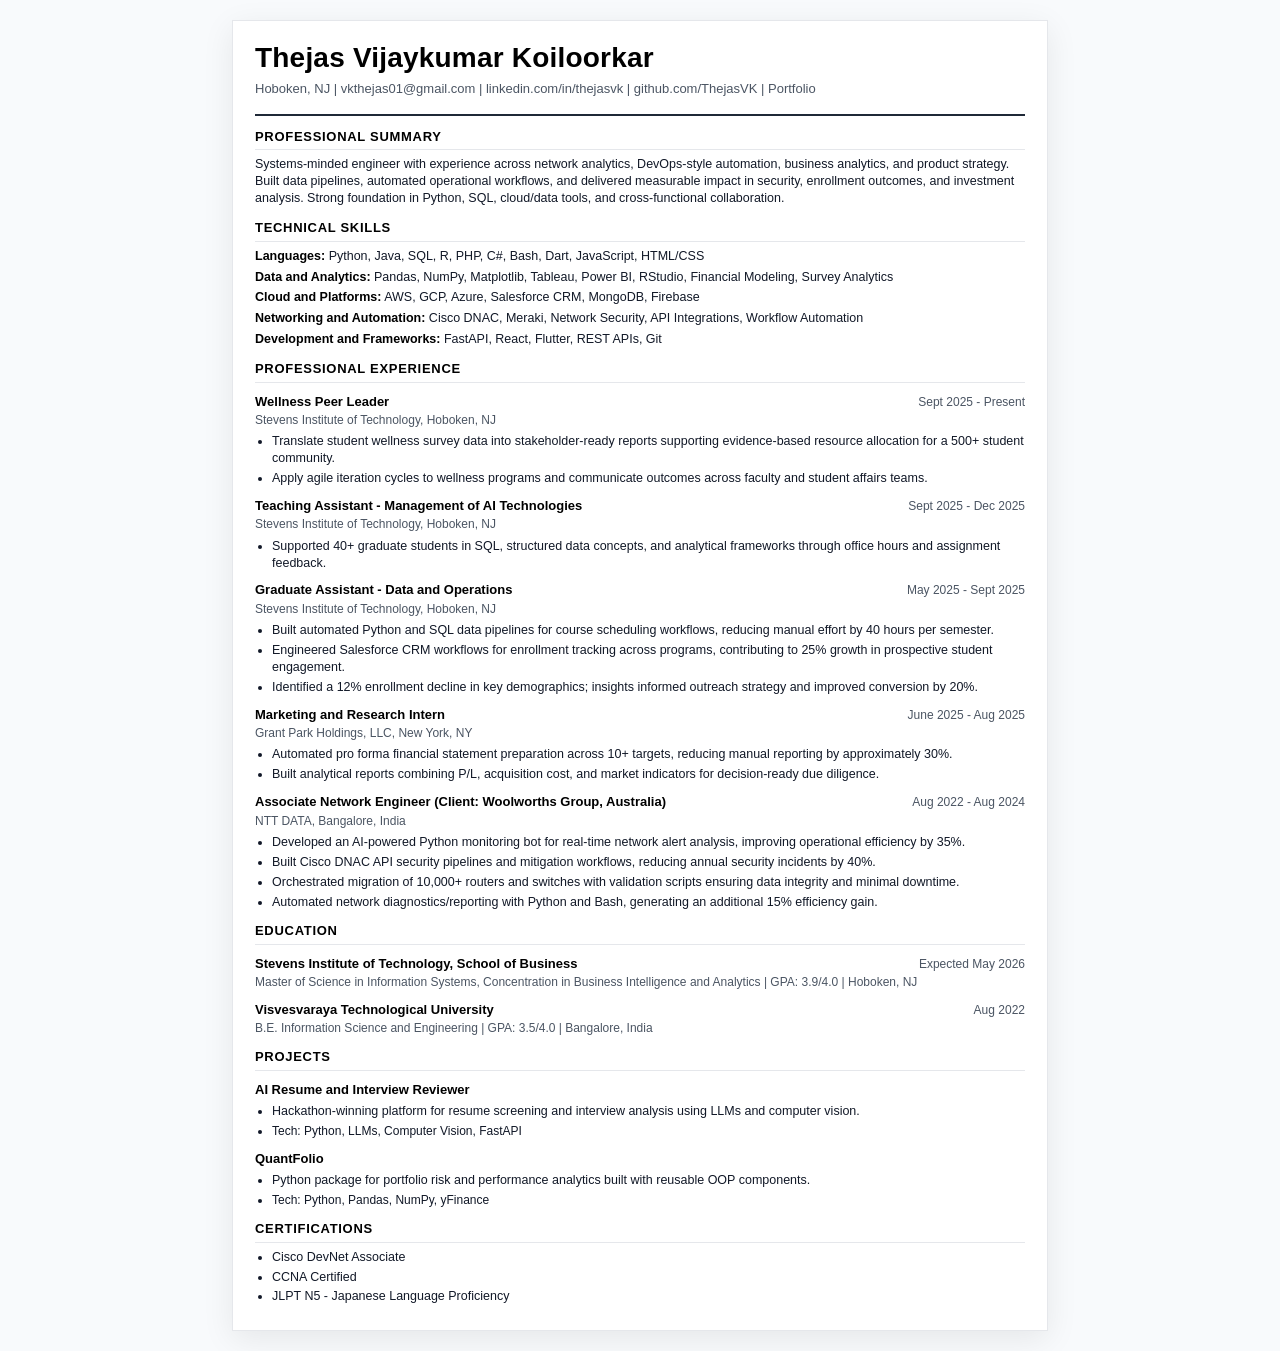
==== ATS_Resume_Thejas_Vijaykumar_Koiloorkar.html @ 7caee513 "Refine portfolio UX, compress Stevens roles, and add ATS resume variants" ====
<!DOCTYPE html>
<html lang="en">
  <head>
    <meta charset="UTF-8" />
    <meta name="viewport" content="width=device-width, initial-scale=1.0" />
    <title>Thejas Vijaykumar Koiloorkar - ATS Resume</title>
    <link rel="stylesheet" href="resume-print.css" />
  </head>
  <body>
    <main class="resume">
      <header class="header">
        <h1 class="name">Thejas Vijaykumar Koiloorkar</h1>
        <p class="contact">
          Hoboken, NJ | vkthejas01@gmail.com |
          <a href="https://linkedin.com/in/thejasvk">linkedin.com/in/thejasvk</a> |
          <a href="https://github.com/ThejasVK">github.com/ThejasVK</a> |
          <a href="https://thejasvk.github.io/Homerun/">Portfolio </a>
        </p>
      </header>

      <section class="section">
        <h2 class="section-title">Professional Summary</h2>
        <p>
          Systems-minded engineer with experience across network analytics, DevOps-style automation, business analytics,
          and product strategy. Built data pipelines, automated operational workflows, and delivered measurable impact in
          security, enrollment outcomes, and investment analysis. Strong foundation in Python, SQL, cloud/data tools,
          and cross-functional collaboration.
        </p>
      </section>

      <section class="section">
        <h2 class="section-title">Technical Skills</h2>
        <p class="skills-line"><strong>Languages:</strong> Python, Java, SQL, R, PHP, C#, Bash, Dart, JavaScript, HTML/CSS</p>
        <p class="skills-line"><strong>Data and Analytics:</strong> Pandas, NumPy, Matplotlib, Tableau, Power BI, RStudio, Financial Modeling, Survey Analytics</p>
        <p class="skills-line"><strong>Cloud and Platforms:</strong> AWS, GCP, Azure, Salesforce CRM, MongoDB, Firebase</p>
        <p class="skills-line"><strong>Networking and Automation:</strong> Cisco DNAC, Meraki, Network Security, API Integrations, Workflow Automation</p>
        <p class="skills-line"><strong>Development and Frameworks:</strong> FastAPI, React, Flutter, REST APIs, Git</p>
      </section>

      <section class="section">
        <h2 class="section-title">Professional Experience</h2>

        <article class="entry">
          <div class="entry-head">
            <h3 class="role">Wellness Peer Leader</h3>
            <span class="dates">Sept 2025 - Present</span>
          </div>
          <p class="org">Stevens Institute of Technology, Hoboken, NJ</p>
          <ul>
            <li>Translate student wellness survey data into stakeholder-ready reports supporting evidence-based resource allocation for a 500+ student community.</li>
            <li>Apply agile iteration cycles to wellness programs and communicate outcomes across faculty and student affairs teams.</li>
          </ul>
        </article>

        <article class="entry">
          <div class="entry-head">
            <h3 class="role">Teaching Assistant - Management of AI Technologies</h3>
            <span class="dates">Sept 2025 - Dec 2025</span>
          </div>
          <p class="org">Stevens Institute of Technology, Hoboken, NJ</p>
          <ul>
            <li>Supported 40+ graduate students in SQL, structured data concepts, and analytical frameworks through office hours and assignment feedback.</li>
          </ul>
        </article>

        <article class="entry">
          <div class="entry-head">
            <h3 class="role">Graduate Assistant - Data and Operations</h3>
            <span class="dates">May 2025 - Sept 2025</span>
          </div>
          <p class="org">Stevens Institute of Technology, Hoboken, NJ</p>
          <ul>
            <li>Built automated Python and SQL data pipelines for course scheduling workflows, reducing manual effort by 40 hours per semester.</li>
            <li>Engineered Salesforce CRM workflows for enrollment tracking across programs, contributing to 25% growth in prospective student engagement.</li>
            <li>Identified a 12% enrollment decline in key demographics; insights informed outreach strategy and improved conversion by 20%.</li>
          </ul>
        </article>

        <article class="entry">
          <div class="entry-head">
            <h3 class="role">Marketing and Research Intern</h3>
            <span class="dates">June 2025 - Aug 2025</span>
          </div>
          <p class="org">Grant Park Holdings, LLC, New York, NY</p>
          <ul>
            <li>Automated pro forma financial statement preparation across 10+ targets, reducing manual reporting by approximately 30%.</li>
            <li>Built analytical reports combining P/L, acquisition cost, and market indicators for decision-ready due diligence.</li>
          </ul>
        </article>

        <article class="entry">
          <div class="entry-head">
            <h3 class="role">Associate Network Engineer (Client: Woolworths Group, Australia)</h3>
            <span class="dates">Aug 2022 - Aug 2024</span>
          </div>
          <p class="org">NTT DATA, Bangalore, India</p>
          <ul>
            <li>Developed an AI-powered Python monitoring bot for real-time network alert analysis, improving operational efficiency by 35%.</li>
            <li>Built Cisco DNAC API security pipelines and mitigation workflows, reducing annual security incidents by 40%.</li>
            <li>Orchestrated migration of 10,000+ routers and switches with validation scripts ensuring data integrity and minimal downtime.</li>
            <li>Automated network diagnostics/reporting with Python and Bash, generating an additional 15% efficiency gain.</li>
          </ul>
        </article>
      </section>

      <section class="section">
        <h2 class="section-title">Education</h2>
        <article class="entry">
          <div class="entry-head">
            <h3 class="school">Stevens Institute of Technology, School of Business</h3>
            <span class="dates">Expected May 2026</span>
          </div>
          <p class="org">Master of Science in Information Systems, Concentration in Business Intelligence and Analytics | GPA: 3.9/4.0 | Hoboken, NJ</p>
        </article>
        <article class="entry">
          <div class="entry-head">
            <h3 class="school">Visvesvaraya Technological University</h3>
            <span class="dates">Aug 2022</span>
          </div>
          <p class="org">B.E. Information Science and Engineering | GPA: 3.5/4.0 | Bangalore, India</p>
        </article>
      </section>

      <section class="section">
        <h2 class="section-title">Projects</h2>
        <article class="entry">
          <h3 class="project">AI Resume and Interview Reviewer</h3>
          <ul>
            <li>Hackathon-winning platform for resume screening and interview analysis using LLMs and computer vision.</li>
            <li class="small">Tech: Python, LLMs, Computer Vision, FastAPI</li>
          </ul>
        </article>
        <article class="entry">
          <h3 class="project">QuantFolio</h3>
          <ul>
            <li>Python package for portfolio risk and performance analytics built with reusable OOP components.</li>
            <li class="small">Tech: Python, Pandas, NumPy, yFinance</li>
          </ul>
        </article>
      </section>

      <section class="section">
        <h2 class="section-title">Certifications</h2>
        <ul>
          <li>Cisco DevNet Associate</li>
          <li>CCNA Certified</li>
          <li>JLPT N5 - Japanese Language Proficiency</li>
        </ul>
      </section>
    </main>
  </body>
</html>
---- resume-print.css ----
@page {
  size: A4;
  margin: 0.5in;
}

:root {
  --text: #111827;
  --muted: #4b5563;
  --rule: #e5e7eb;
  --heading: #1f2937;
}

* {
  box-sizing: border-box;
}

body {
  margin: 0;
  font-family: Arial, Helvetica, sans-serif;
  color: var(--text);
  line-height: 1.35;
  background: #ffffff;
}

.resume {
  max-width: 8.5in;
  margin: 0 auto;
  padding: 0.1in;
}

.header {
  border-bottom: 2px solid var(--heading);
  padding-bottom: 10px;
  margin-bottom: 12px;
}

.name {
  margin: 0;
  font-size: 28px;
  line-height: 1.05;
  color: #000000;
  letter-spacing: 0.2px;
}

.contact {
  margin-top: 8px;
  font-size: 13px;
  color: var(--muted);
}

.contact a {
  color: var(--muted);
  text-decoration: none;
}

.section {
  margin-top: 12px;
}

.section-title {
  margin: 0 0 6px;
  font-size: 13px;
  font-weight: 700;
  color: #000000;
  text-transform: uppercase;
  letter-spacing: 0.7px;
  border-bottom: 1px solid var(--rule);
  padding-bottom: 4px;
}

p {
  margin: 6px 0;
  font-size: 12.5px;
}

.meta-line {
  margin: 2px 0 0;
  color: var(--muted);
  font-size: 12px;
}

.entry {
  margin-top: 10px;
  page-break-inside: avoid;
}

.entry-head {
  display: flex;
  justify-content: space-between;
  gap: 10px;
  align-items: baseline;
}

.role,
.school,
.project {
  margin: 0;
  font-size: 13px;
  font-weight: 700;
  color: #000000;
}

.dates {
  font-size: 12px;
  color: var(--muted);
  white-space: nowrap;
}

.org {
  margin: 2px 0 4px;
  font-size: 12px;
  color: var(--muted);
}

ul {
  margin: 5px 0 0 17px;
  padding: 0;
}

li {
  margin: 3px 0;
  font-size: 12.5px;
}

.skills-line {
  font-size: 12.5px;
  margin: 4px 0;
}

.skills-line strong {
  color: #000000;
}

.small {
  font-size: 12px;
}

@media screen {
  body {
    background: #f8fafc;
  }

  .resume {
    background: #ffffff;
    padding: 22px;
    margin: 20px auto;
    border: 1px solid #e5e7eb;
    box-shadow: 0 8px 30px rgba(0, 0, 0, 0.08);
  }
}

@media print {
  .resume {
    margin: 0;
    padding: 0;
    border: 0;
    box-shadow: none;
  }
}
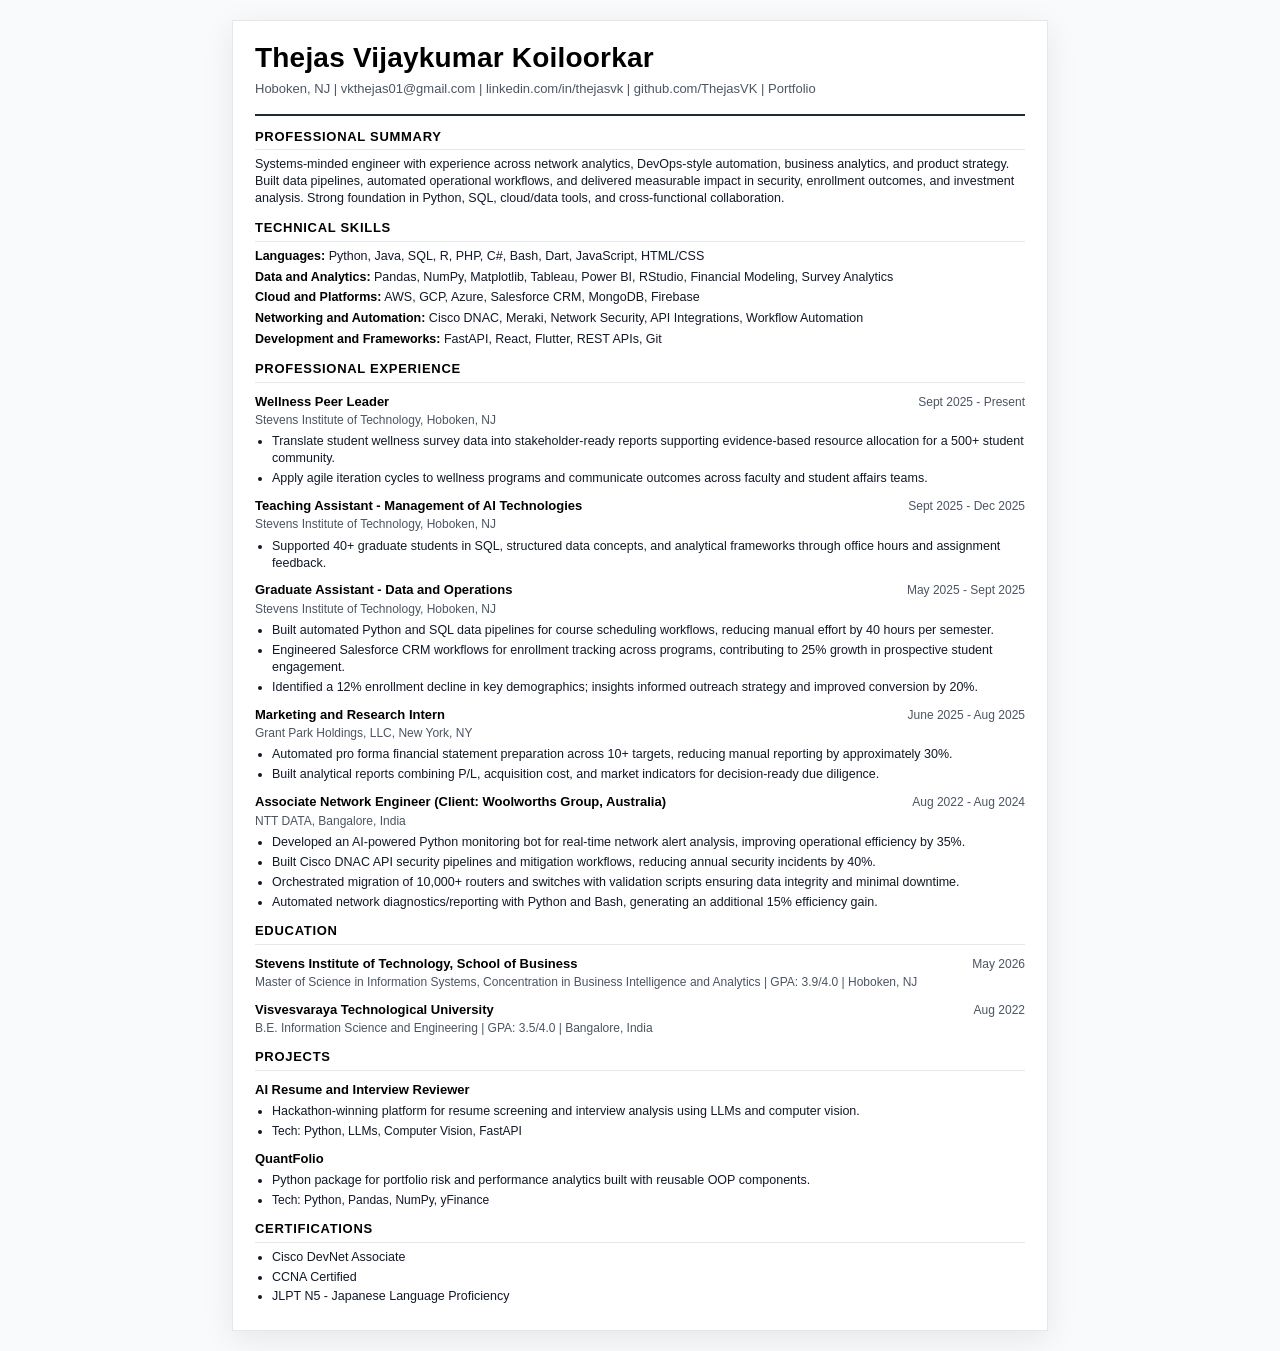
==== commit b21cac12: "Update portfolio: graduated, current certs, search previews, cleanup - Education and résumés: May 20" ====
--- a/ATS_Resume_Thejas_Vijaykumar_Koiloorkar.html
+++ b/ATS_Resume_Thejas_Vijaykumar_Koiloorkar.html
@@ -108,7 +108,7 @@
         <article class="entry">
           <div class="entry-head">
             <h3 class="school">Stevens Institute of Technology, School of Business</h3>
-            <span class="dates">Expected May 2026</span>
+            <span class="dates">May 2026</span>
           </div>
           <p class="org">Master of Science in Information Systems, Concentration in Business Intelligence and Analytics | GPA: 3.9/4.0 | Hoboken, NJ</p>
         </article>
